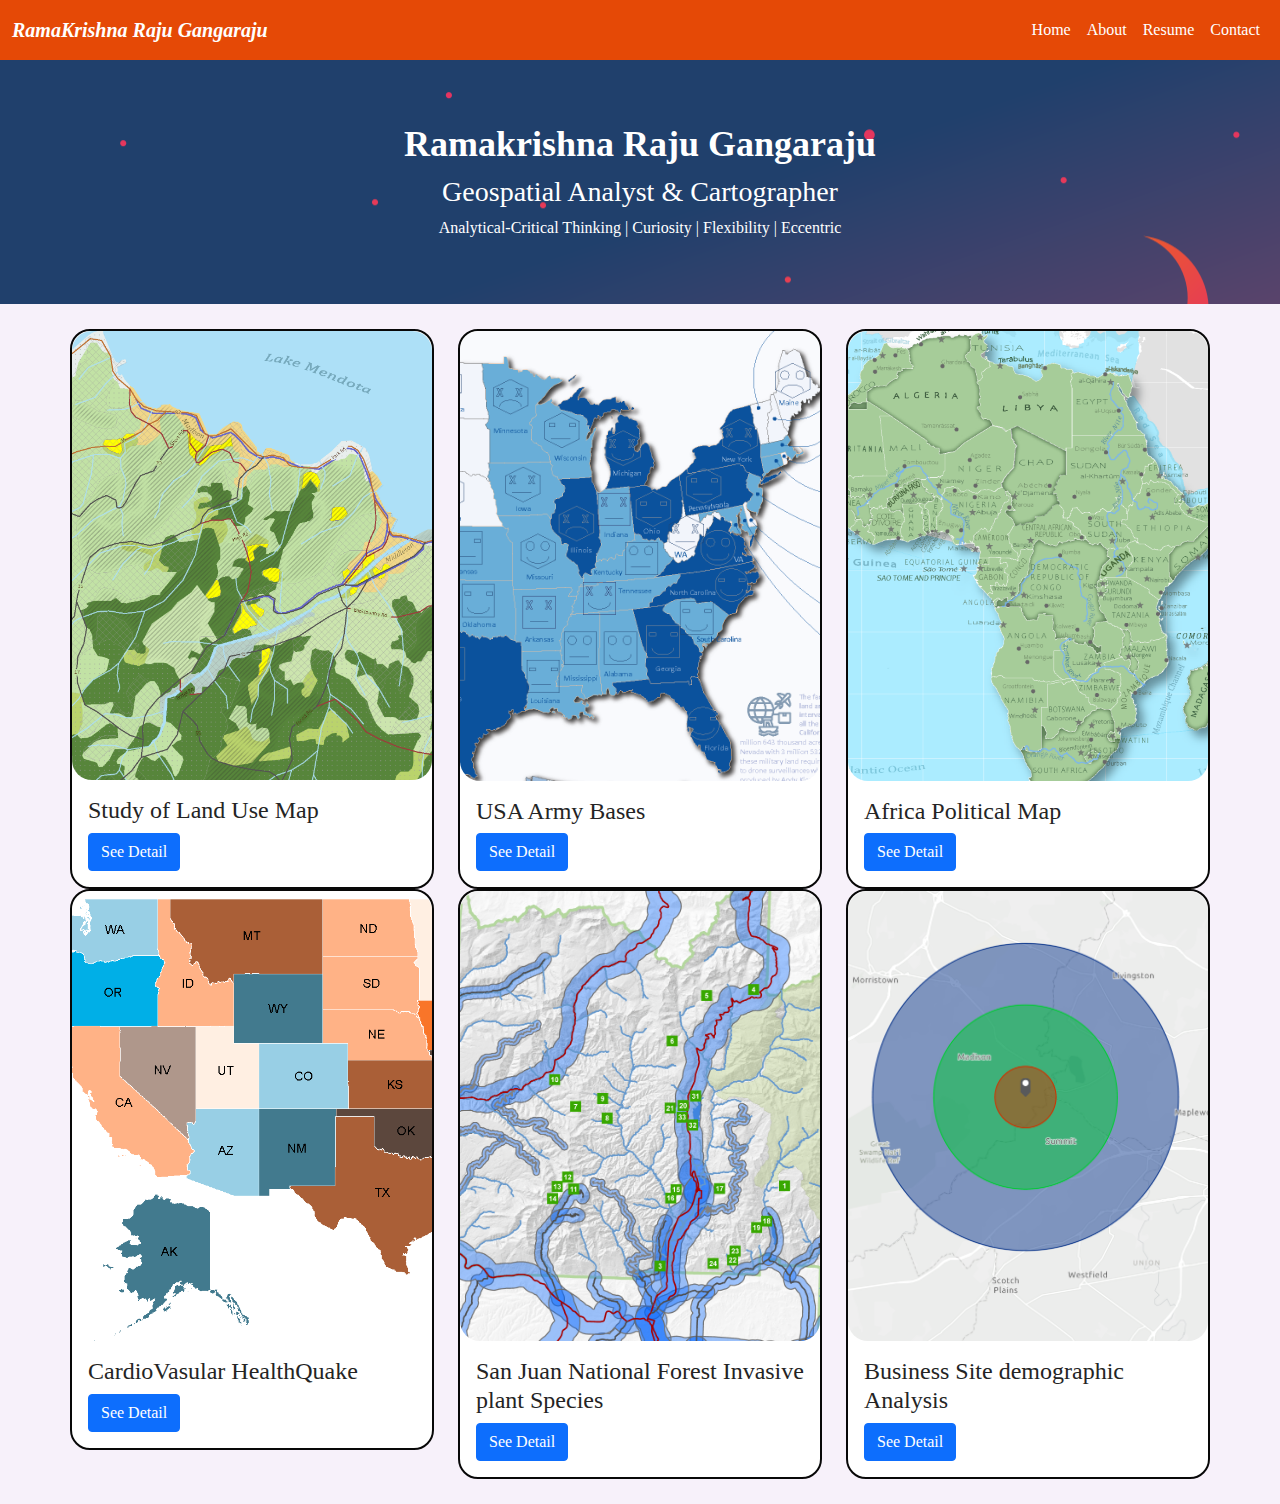
==== index.html @ 8aea6aa5 "Fixed Links" ====
<!DOCTYPE html>
<html lang="en">

<head>
    <meta charset="utf-8">
    <meta name="viewport" content="width=device-width, initial-scale=1">
    <meta name="keywords" content="maps, cartography"/>
	<title>Gangaraju</title>

    <!--put your Bootstrap stylesheet links below this comment and above style.css-->
    <link rel="stylesheet" href="css/bootstrap.min.css">
    <link rel="stylesheet" href="css/style.css">
</head>

<body>
    <!-- Create the navbar -->
    <nav class="navbar navbar-expand-lg navbar-default">
        <!-- Container inside the navbar header to span the page -->
        <div class="container-fluid">
            <!-- Creates the navbar header -->
            <a class="navbar-brand" href="#">RamaKrishna Raju Gangaraju</a>
            <!-- This complex script is just for a hamburger button, which will appear on smaller screens -->
            <button class="navbar-toggler" type="button" data-bs-toggle="collapse" data-bs-target="#navbarNav" aria-controls="navbarNav" aria-expanded="false" aria-label="Toggle navigation">
                <svg width="1em" height="1em" viewBox="0 0 16 16" class="bi bi-list" xmlns="http://www.w3.org/2000/svg">
                    <path fill-rule="evenodd" d="M2.5 11.5A.5.5 0 0 1 3 11h10a.5.5 0 0 1 0 1H3a.5.5 0 0 1-.5-.5zm0-4A.5.5 0 0 1 3 7h10a.5.5 0 0 1 0 1H3a.5.5 0 0 1-.5-.5zm0-4A.5.5 0 0 1 3 3h10a.5.5 0 0 1 0 1H3a.5.5 0 0 1-.5-.5z" /></svg>
                <span class="menu"> Menu</span>
            </button>
            <!-- Links to include in navbar -->
            <div class="collapse navbar-collapse" id="navbarNav">
                <!-- Unordered list for links on navbar -->
                <ul class="navbar-nav">
                    <li class="nav-item">
                        <a class="nav-link active" aria-current="page" href="index.html">Home</a>
                    </li>
                    
                    <li class="nav-item">
                        <a class="nav-link" href="about.html">About</a>
                    </li>
                    <li class="nav-item">
                        <a class="nav-link" href="resume.html">Resume</a>
                    </li>
                    <li class="nav-item">
                        <a class="nav-link" href="contact.html">Contact</a>
                    </li>
                </ul>
            </div> <!-- end .navbar-collapse -->
        </div> <!-- end .container-fluid -->
    </nav> <!-- end navigation bar -->  
	
	<div class="jumbotron">
		<div class="container">
            <h2>Ramakrishna Raju Gangaraju</h2>
            <h3>Geospatial Analyst & Cartographer</h3>
            <p1>Analytical-Critical Thinking | Curiosity | Flexibility | Eccentric</p1>
        </div>
    </div>
	
    <div class="container">
        <div class="row">
            <div class="col-md-4">
                <div class="card">
                    <a href="portfolio/Study of Land Use Map.html">
                        <img class="card-img-top" src="assets/Lab08_Picture.png" alt="Land Use Map">
					</a>
                    <div class="card-body">
                        <h4 class="card-title">Study of Land Use Map</h4>
                        <a href="portfolio/Study of Land Use Map.html" class="btn btn-primary">See Detail</a>
                    </div>
                </div>
            </div>
            <div class="col-md-4">
                <div class="card">
                    <a href="portfolio/USA Army Bases.html">
                        <img class="card-img-top" src="assets/Veterans icon.png" alt="cost of childcare in the united states infographic"></a>
                    <div class="card-body">
                        <h4 class="card-title">USA Army Bases</h4>
                        <a href="portfolio/USA Army Bases.html" class="btn btn-primary">See Detail</a>
                    </div>
                </div>
            </div>
            <div class="col-md-4">
                <div class="card">
                    <a href="portfolio/Africa Political Map.html">
                        <img class="card-img-top" src="assets/AFRICA_Political Map Icon.png" alt="Africa Political Map"></a>
                    <div class="card-body">
                        <h4 class="card-title">Africa Political Map</h4>
                        <a href="portfolio/Africa Political Map.html" class="btn btn-primary">See Detail</a>
                    </div>
                </div>
            </div>
            <div class="col-md-4">
                <div class="card">
                    <a href="portfolio/Cardio Stress.html">
                        <img class="card-img-top" src="assets/Cardio icon.png" alt="CardioVascular HealthQuake"></a>
                    <div class="card-body">
                        <h4 class="card-title">CardioVasular HealthQuake</h4>
                        <a href="portfolio/Cardio Stress.html" class="btn btn-primary">See Detail</a>
                    </div>
                </div>
            </div>
            <div class="col-md-4">
                <div class="card">
                    <a href="portfolio/sanjuan.html">
                        <img class="card-img-top" src="assets/SanJuan invasive plants Icon.png" alt="Africa Political Map"></a>
                    <div class="card-body">
                        <h4 class="card-title">San Juan National Forest Invasive plant Species</h4>
                        <a href="portfolio/sanjuan.html" class="btn btn-primary">See Detail</a>
                    </div>
                </div>
            </div>
            <div class="col-md-4">
                <div class="card">
                    <a href="portfolio/Business Site.html">
                        <img class="card-img-top" src="assets/Business Site.png" alt="Business Analysis"></a>
                    <div class="card-body">
                        <h4 class="card-title">Business Site demographic Analysis</h4>
                        <a href="portfolio/Business Site.html" class="btn btn-primary">See Detail</a>
                    </div>
                </div>
            </div>
        </div>
    </div>

    <!--put your external script links here-->
    <script type="text/javascript" src="lib/jquery-3.5.1.min.js"></script>
    <script type="text/javascript" src="lib/bootstrap.min.js"></script>
</body>

</html>
---- css/style.css ----
/***** NAVBAR *****/

.navbar {
    background-color: #f39e36;
    background-color: #e54906;
    border-radius: 50;
}

/* Navbar title */
.navbar-default .navbar-brand {
    color: white;
    font-size: px;
    font-weight: bold;
    font-style: italic;
}

/* Navbar hover effects */
.navbar-default .navbar-brand:hover,
.navbar-default .navbar-brand:focus,
.navbar-default .navbar-nav > li > a:hover,
.navbar-default .navbar-nav > li > a:focus {
    color: #191919;
    text-decoration: none;
}

/* Navbar links */
.navbar-default .navbar-nav > li > a {
    color: #fff;
    font-size: 16px;
    padding: 10px;
}

/* Navbar collapsed styles */
.navbar-toggler {
    color: #fff;
    border-color: #fff;
    background-color: #f39e36;
    border-radius: 20px;
    border: 1px solid;
    fill: #fff;
    font-size: 16px;
    position: relative;
    margin-right: 10px;
}

.navbar-toggler:hover,
.navbar-toggler:focus {
    background-color: #ebd122;
    color: #242424;
    fill: #242424;
    border-color: #fff;

}
.navbar-nav{
    margin-left: auto;

}

.card-img-top{
    border-radius: 20px
}
/*** JUMBOTRON ***/

.jumbotron {
    background-image: url("../assets/camp-7103189.png");
    text-align: center;
    color: #fff;
    padding: 3%;
    border-radius: 0px;
}

.jumbotron h2 {
    font-size: 36px;
    font-weight: bold;
}

.img-responsive{
    width:100%;
}

/*** CARD ***/

.card {
    background-color: #fff;
    border-color: #080808;
    border-width: 2px;
    border-radius: 20px;
    width: 100%;
    
}

.card:hover {
    border-color: #f4f3ef;
}

/*** Basic Text Styles ***/

#about-world {
    max-height: 200px;
}

.resume h3 {
    font-weight: bold;
}


hr {
    border-color: white;
    border-width: 2px;
}

p {
    font-size: 20px;
}

a {
    color: #863ee3;
}

a:hover {
    color: #ebd122;
}

.container{
    padding:25px 0;
}

body {

    font-family: 'Georgia', serif;
    background-color: #f7f1fa;
    color: #242424;
}
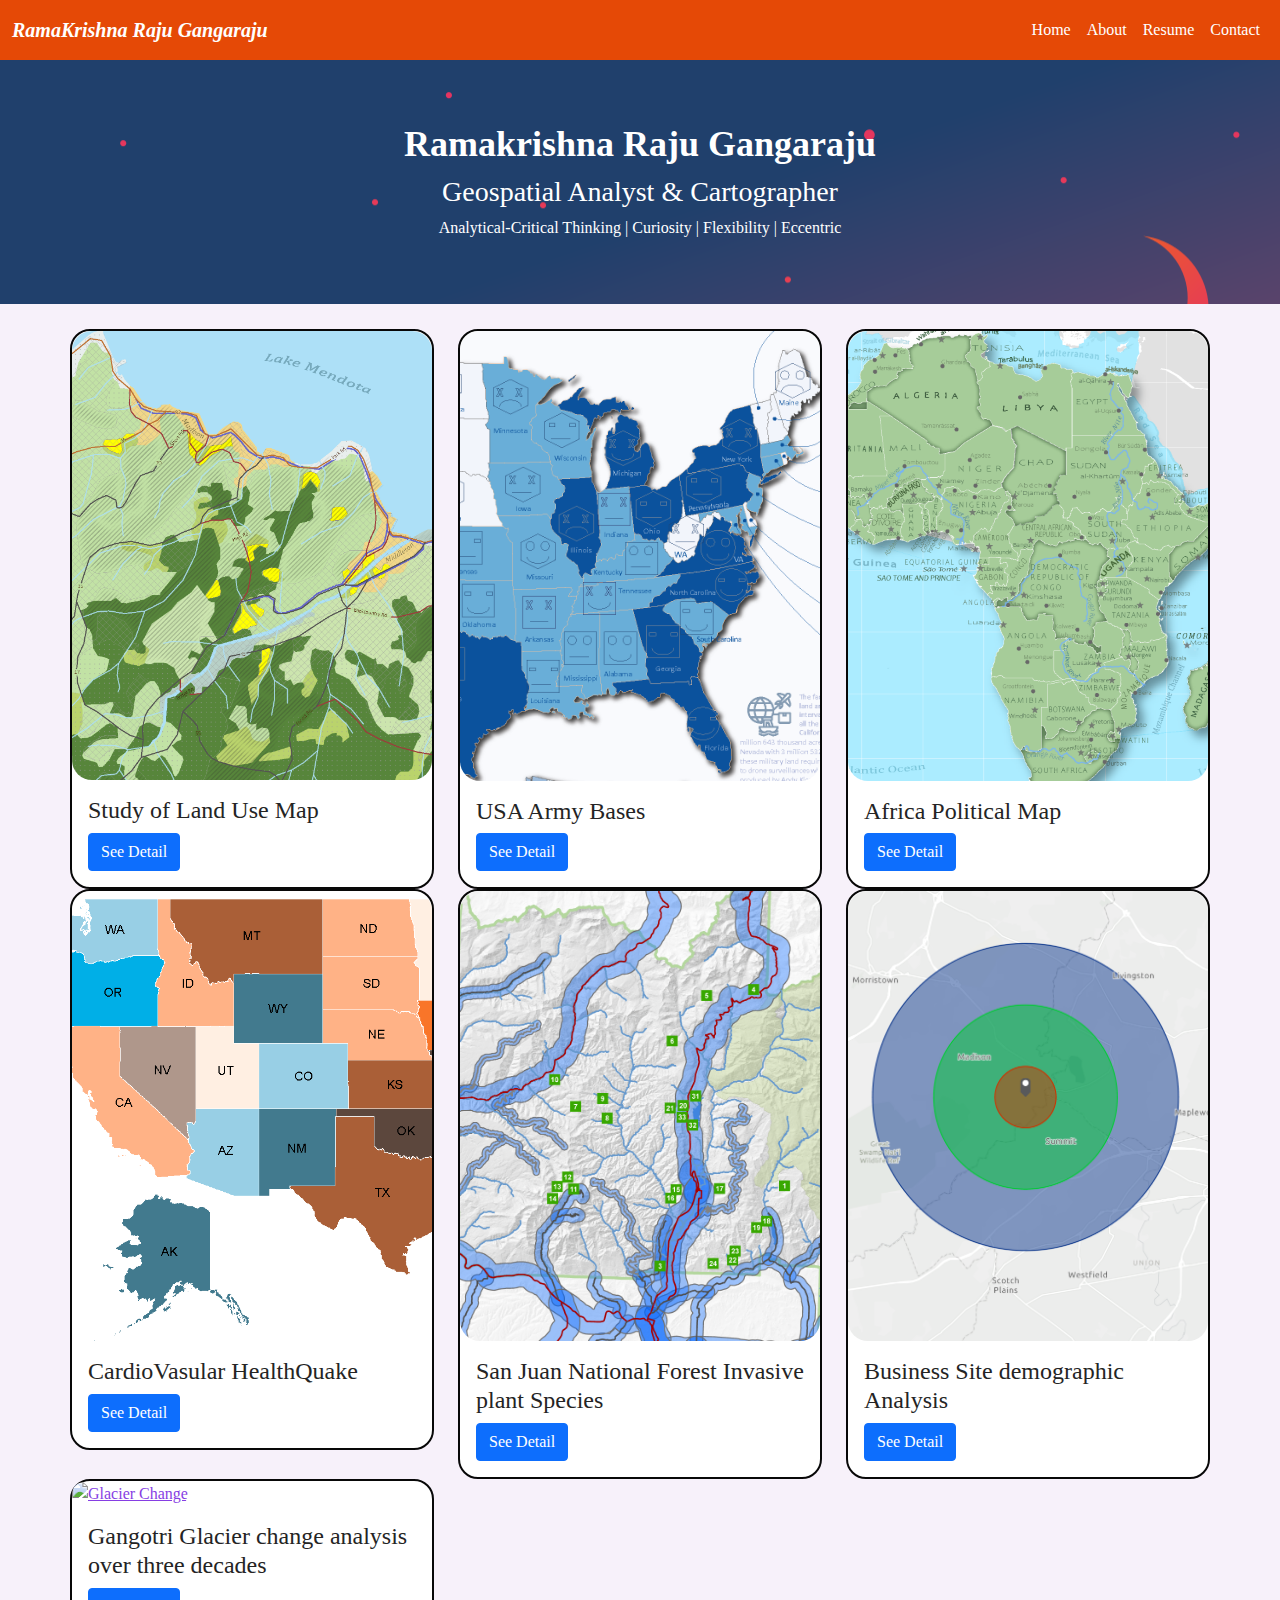
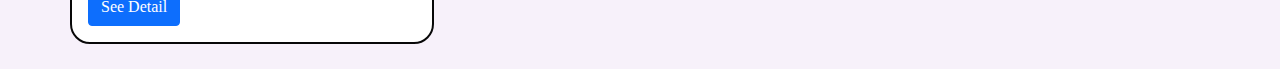
==== commit 6adc2a4b: "Update index.html" ====
--- a/index.html
+++ b/index.html
@@ -118,6 +118,16 @@
                     </div>
                 </div>
             </div>
+	    <div class="col-md-4">
+                <div class="card">
+                    <a href="portfolio/Glacier Change.html">
+                        <img class="card-img-top" src="assets/Glacier Change.png" alt="Glacier Change"></a>
+                    <div class="card-body">
+                        <h4 class="card-title">Gangotri Glacier change analysis over three decades</h4>
+                        <a href="portfolio/Glacier Change.html" class="btn btn-primary">See Detail</a>
+                    </div>
+                </div>
+             </div>
         </div>
     </div>
 
@@ -126,4 +136,4 @@
     <script type="text/javascript" src="lib/bootstrap.min.js"></script>
 </body>
 
-</html>+</html>
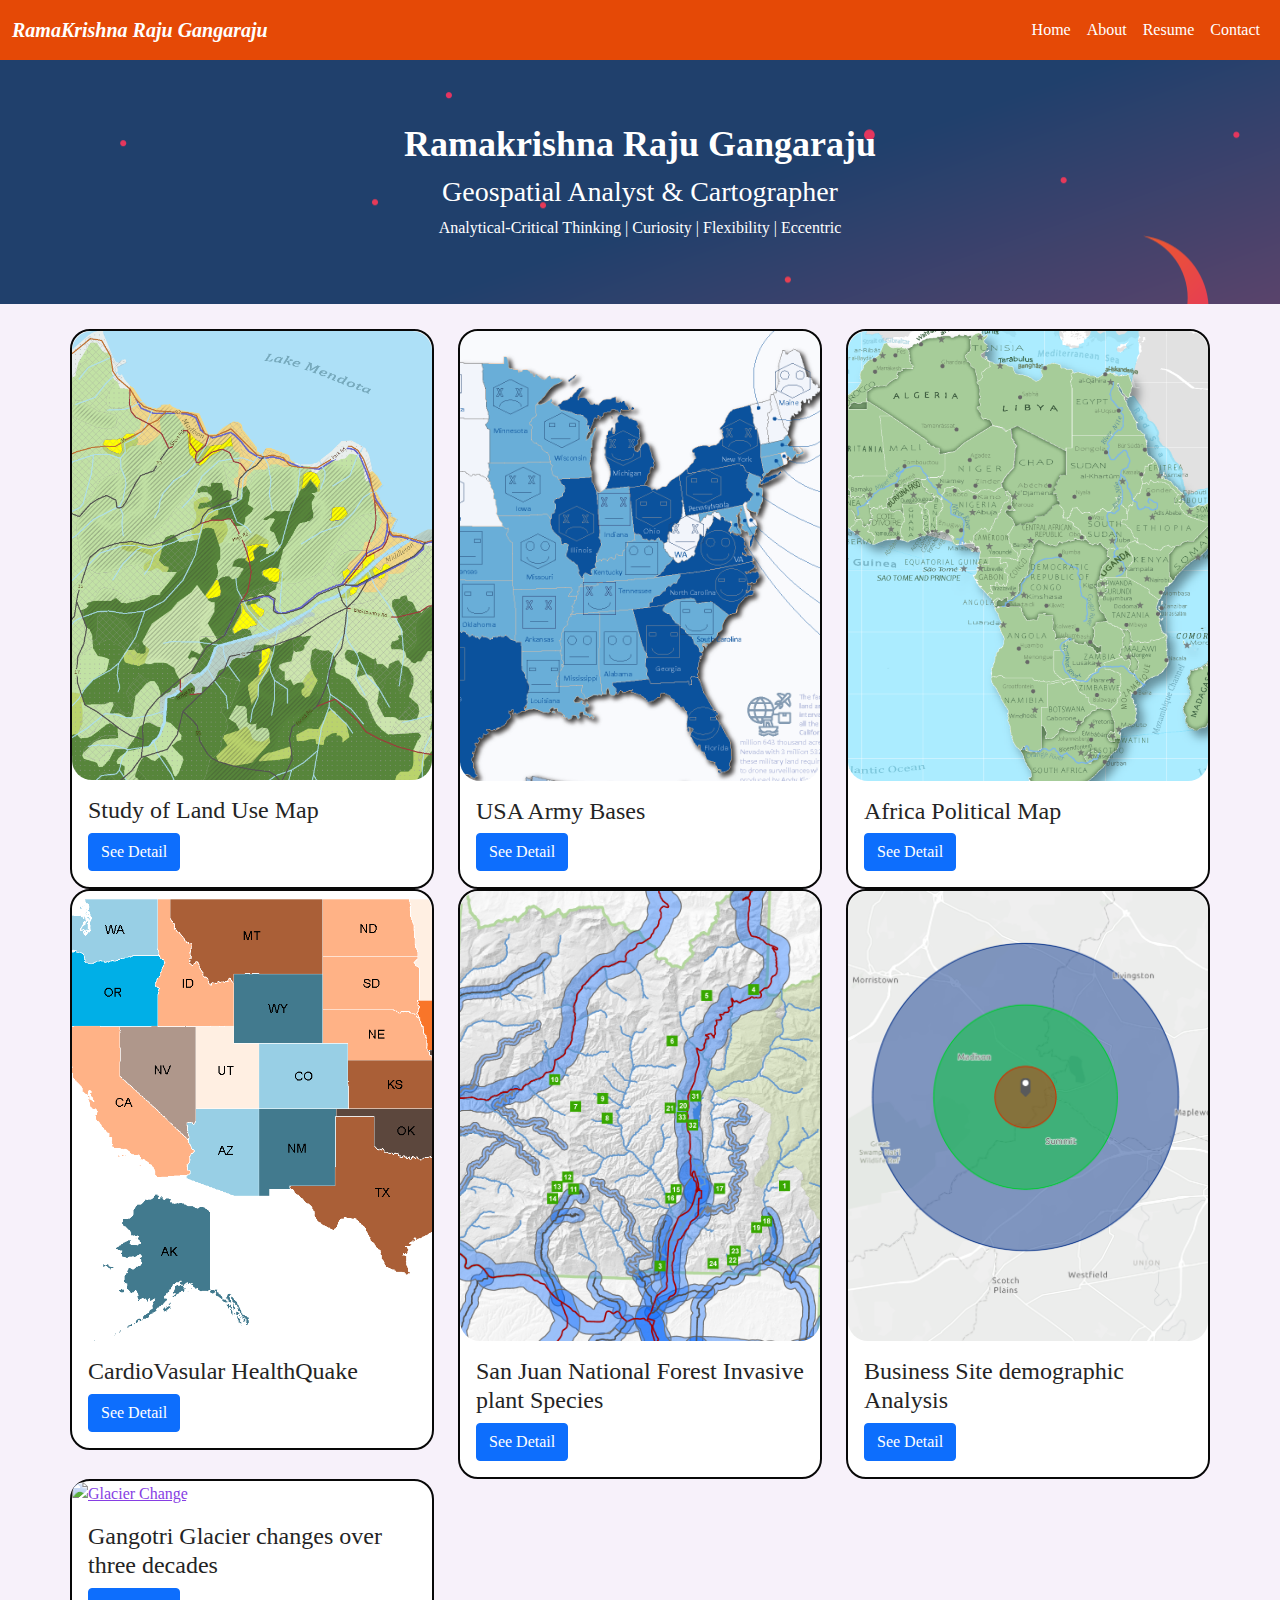
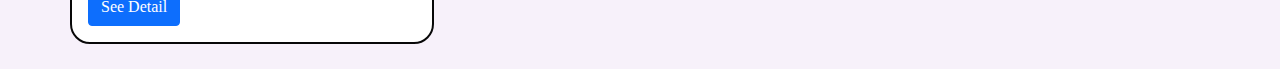
==== commit e313ef70: "Update index gangotri name" ====
--- a/index.html
+++ b/index.html
@@ -123,7 +123,7 @@
                     <a href="portfolio/Glacier Change.html">
                         <img class="card-img-top" src="assets/Glacier Change.png" alt="Glacier Change"></a>
                     <div class="card-body">
-                        <h4 class="card-title">Gangotri Glacier change analysis over three decades</h4>
+                        <h4 class="card-title">Gangotri Glacier changes over three decades</h4>
                         <a href="portfolio/Glacier Change.html" class="btn btn-primary">See Detail</a>
                     </div>
                 </div>
